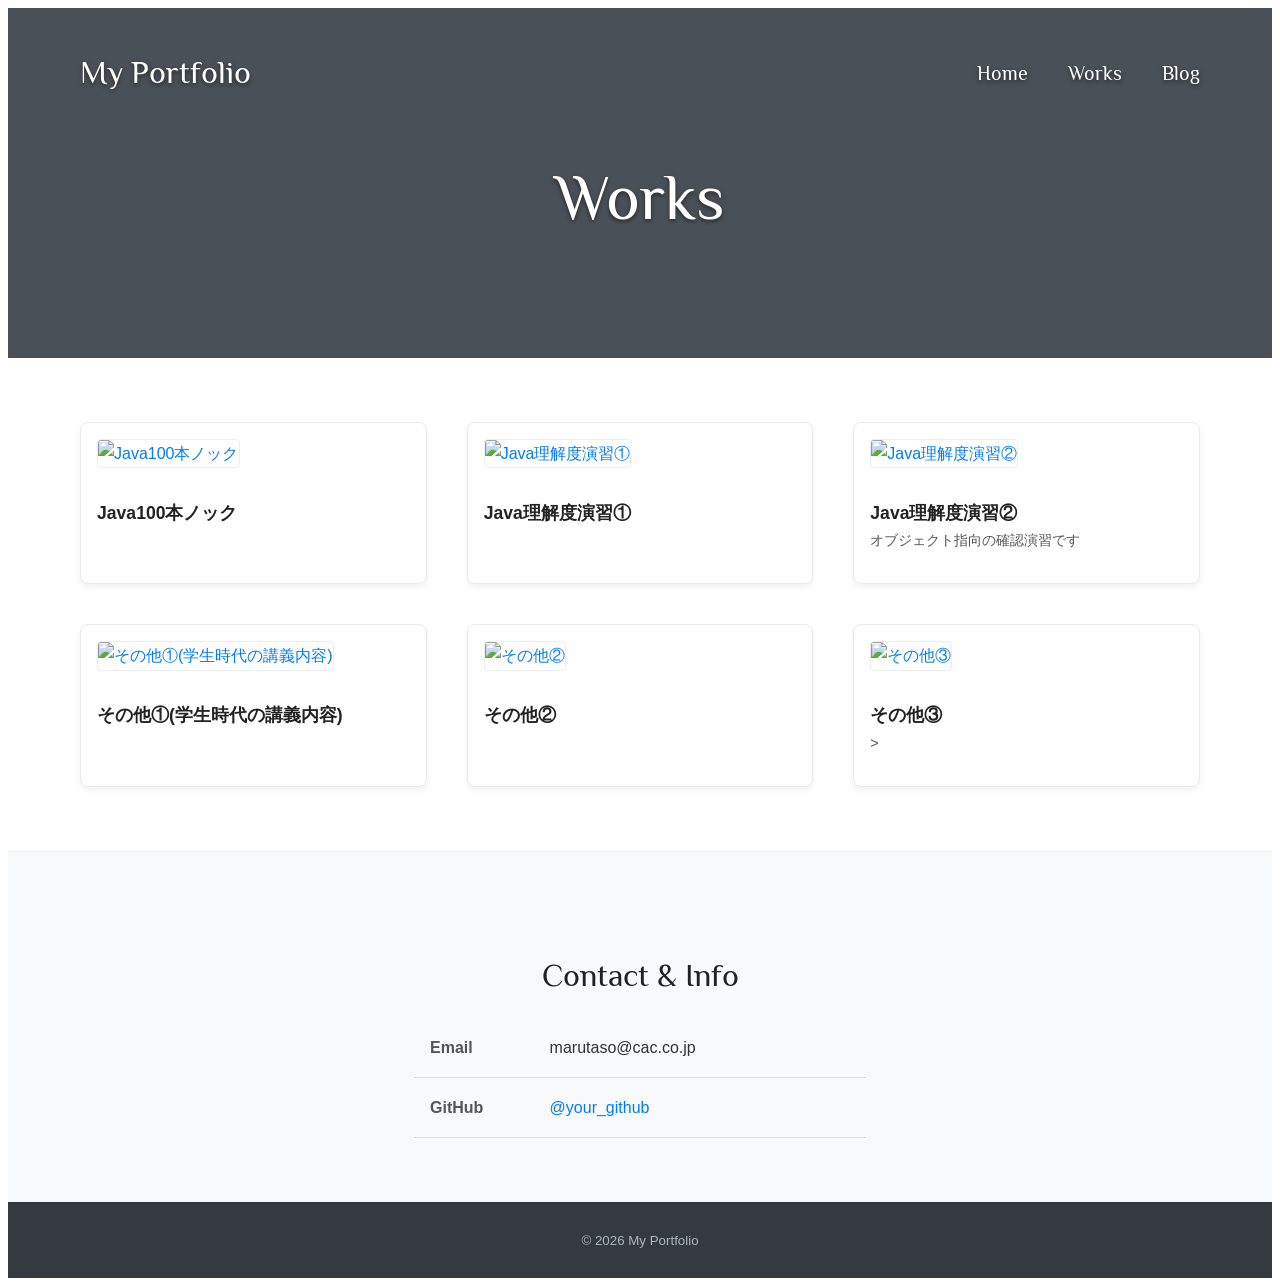
==== my-portfolio/works.html @ dd5b148b "aaa" ====
<!doctype html>
<html lang="ja">
    <head>
        <meta charset="utf-8" />
        <title>Works - My Portfolio</title>
        <meta
            name="description"
            content="エンジニアとしての制作実績・ポートフォリオ一覧"
        />
        <meta name="viewport" content="width=device-width, initial-scale=1" />
        <link
            rel="stylesheet"
            href="https://unpkg.com/ress/dist/ress.min.css"
        />
        <link rel="preconnect" href="https://fonts.googleapis.com" />
        <link rel="preconnect" href="https://fonts.gstatic.com" crossorigin />
        <link
            href="https://fonts.googleapis.com/css2?family=Philosopher&display=swap"
            rel="stylesheet"
        />
        <link rel="stylesheet" href="css/style.css" />
    </head>

    <body>
        <div class="sub-cover cover-works">
            <header class="page-header wrapper">
                <h1 class="align-center">
                    <a href="index.html" class="logo-text font-english"
                        >My Portfolio</a
                    >
                </h1>
                <nav>
                    <ul class="main-nav font-english">
                        <li><a href="index.html">Home</a></li>
                        <li><a href="works.html">Works</a></li>
                        <li><a href="blog.html">Blog</a></li>
                    </ul>
                </nav>
            </header>
            <h2 class="page-title font-english">Works</h2>
        </div>

        <main class="wrapper grid">
            <div class="item">
                <!--リンクは自分のGithubのリポジトリURLを指定しましょう-->
                <a href="https://github.com/cac-it-training-2026/java100-github-classroom2nd-sosuke1028">
                    <!--画像は好きなものを使ってください-->
                    <img src="images/work1.jpg" alt="Java100本ノック" />
                </a>
                <p>
                    <strong>Java100本ノック</strong>
                </p>
            </div>
            <div class="item">
                <a href="https://github.com/cac-it-training-2026/java-sosuke1028"
                    ><img src="images/work2.jpg" alt="Java理解度演習①"
                /></a>
                <p>
                    <strong>Java理解度演習①</strong>
                </p>
            </div>
            <div class="item">
                <a href="https://github.com/cac-it-training-2026/java-comprehension-v2-sosuke1028"
                    ><img src="images/work3.jpg" alt="Java理解度演習②"
                /></a>
                <p>
                    <strong>Java理解度演習②</strong><br />
                    オブジェクト指向の確認演習です
                </p>
            </div>
            <div class="item">
                <a href="https://github.com/seikei-ogawa/14-sosuke1028"
                    ><img src="images/work4.jpg" alt="その他①(学生時代の講義内容)"
                /></a>
                <p><strong>その他①(学生時代の講義内容)</strong><br /></p>
            </div>
            <div class="item">
                <a href="https://github.com/"
                    ><img src="images/work5.jpg" alt="その他②"
                /></a>
                <p><strong>その他②</strong><br /></p>
            </div>
            <div class="item">
                <a href="https://github.com/"
                    ><img src="images/work6.jpg" alt="その他③"
                /></a>
                <p>
                    <strong>その他③</strong><br />
                    ><br />
                </p>
            </div>
        </main>

        <footer class="page-footer">
            <h3 class="heading-large font-english">Contact & Info</h3>
            <table class="info">
                <tr>
                    <th>Email</th>
                    <td>marutaso@cac.co.jp</td>
                </tr>
                <tr>
                    <th>GitHub</th>
                    <td><a href="https://github.com/sosuke1028">@your_github</a></td>
                </tr>
            </table>
            <div class="copyright">
                <small>&copy; 2026 My Portfolio</small>
            </div>
        </footer>
    </body>
</html>
---- my-portfolio/css/style.css ----
@charset "UTF-8";

/* 共通部分
------------------------------- */
html {
    font-size: 100%;
}
body {
    font-family:
        "Helvetica Neue", Arial, "Hiragino Kaku Gothic ProN", "Hiragino Sans",
        sans-serif;
    line-height: 1.7;
    color: #333; /* カフェのブラウンからダークグレーに変更 */
}
a {
    text-decoration: none;
    color: #007bff; /* リンクをブルーに */
}
a:hover {
    text-decoration: underline;
}
img {
    max-width: 100%;
}

/* レイアウト */
.wrapper {
    max-width: 1120px;
    margin: auto;
    padding: 0 1.5rem;
}
.align-center {
    text-align: center;
}

/* 見出し */
.font-english {
    font-family: "Philosopher", sans-serif;
    font-weight: normal;
}
.page-title,
.heading-large,
.heading-medium {
    font-size: 3rem;
    text-align: center;
    color: #222;
}
.page-title {
    margin-top: 2rem;
    line-height: 1.4;
    color: #fff; /* カバー画像の上の文字は白に */
    text-shadow: 0 2px 4px rgba(0, 0, 0, 0.5);
}
.heading-large {
    margin-bottom: 1rem;
}

/* ボタン */
.btn {
    display: inline-block;
    font-size: 1.25rem;
    background-color: #007bff;
    color: #fff;
    border-radius: 4px; /* ITっぽく少し角張らせる */
    padding: 0.75rem 2rem;
    transition: 0.3s;
}
.btn:hover {
    background-color: #0056b3;
    text-decoration: none;
    color: #fff;
}

/* ヘッダー
------------------------------- */
.page-header {
    padding-top: 1rem;
}
.logo-text {
    font-size: 2rem;
    color: #fff;
    text-shadow: 0 2px 4px rgba(0, 0, 0, 0.5);
}
.logo-text:hover {
    text-decoration: none;
    color: #e0e0e0;
}
.main-nav {
    display: flex;
    justify-content: center;
    gap: 2.5rem;
    font-size: 1.25rem;
    list-style: none;
}
.main-nav a {
    color: #fff;
    text-shadow: 0 2px 4px rgba(0, 0, 0, 0.5);
}
.main-nav a:hover {
    color: #007bff;
    text-decoration: none;
}

/* ヘッダーカバー画像
------------------------------- */
.cover {
    background-color: #343a40; /* 画像がない場合の代替色 */
    background-size: cover;
    background-position: center;
    height: 600px;
}
.sub-cover {
    background-color: #495057;
    background-size: cover;
    background-position: center;
    height: 350px;
    margin-bottom: 4rem;
}

/* ※ 画像を用意する場合はここにPC等の背景画像のパスを指定します */
/*
.cover-home { background-image: url(../images/hero-home.jpg); }
.cover-blog { background-image: url(../images/hero-blog.jpg); }
.cover-works { background-image: url(../images/hero-works.jpg); }
*/

/* HOME (index)
------------------------------- */
.about {
    max-width: 800px;
    padding: 0 1.5rem;
    margin: 4rem auto 4rem;
}
.about p {
    margin-bottom: 2rem;
    font-size: 1.1rem;
}

/* BLOG (blog.html)
------------------------------- */
.post {
    margin-bottom: 3rem;
}
.post-title {
    font-weight: bold;
    font-size: 1.75rem;
    margin-bottom: 1rem;
}
.post-info {
    display: flex;
    gap: 1rem;
    margin-bottom: 1.5rem;
    align-items: center;
}
.post-cat {
    display: flex;
    gap: 0.5rem;
    list-style: none;
}
.post-cat a {
    color: #555;
    background-color: #f1f3f5;
    border-radius: 4px;
    font-size: 0.875rem;
    padding: 0.25rem 0.75rem;
}
.post-cat a:hover {
    background-color: #e9ecef;
    text-decoration: none;
}
.post-date {
    color: #888;
    font-size: 0.875rem;
}
.post-thumbnail {
    border-radius: 8px;
    margin-bottom: 1.5rem;
    border: 1px solid #ddd;
}
.post p {
    margin-bottom: 1.5rem;
    line-height: 1.8;
}

/* サイドバー */
.side-menu {
    list-style: none;
    margin-bottom: 3rem;
}
.side-menu li {
    border-bottom: 1px solid #eee;
}
.side-menu a {
    color: #555;
    display: block;
    padding: 0.75rem 0;
}
.side-menu a:hover {
    color: #007bff;
    padding-left: 0.5rem;
    transition: padding 0.3s;
}

/* WORKS (works.html)
------------------------------- */
.grid {
    display: grid;
    gap: 2rem;
    grid-template-columns: repeat(2, 1fr);
    margin-bottom: 4rem;
}
.item {
    background: #fff;
    border: 1px solid #eaeaea;
    border-radius: 8px;
    padding: 1rem;
    box-shadow: 0 4px 6px rgba(0, 0, 0, 0.05);
    transition: transform 0.2s;
}
.item:hover {
    transform: translateY(-5px);
}
.item img {
    aspect-ratio: 16/9; /* アプリのスクショが映えるように16:9に変更 */
    object-fit: cover;
    border-radius: 4px;
    margin-bottom: 1rem;
    border: 1px solid #eee;
}
.item p {
    font-size: 0.9rem;
    color: #555;
}
.item strong {
    color: #222;
    font-size: 1.1rem;
}

/* フッター
------------------------------- */
.page-footer {
    background-color: #f8f9fa; /* ダークトーンの背景画像からシンプルなライトグレーに変更 */
    padding-top: 4rem;
    border-top: 1px solid #eee;
}
.page-footer .heading-large {
    font-size: 2rem;
}
.info {
    width: 100%;
    max-width: 500px;
    margin: auto;
    padding: 0 1.5rem;
    border-spacing: 0;
}
.info th,
.info td {
    border-bottom: 1px solid #ddd;
}
.info th {
    text-align: left;
    font-weight: bold;
    padding: 1rem;
    color: #555;
    width: 30%;
}
.info td {
    padding: 1rem 0;
}
.copyright {
    background-color: #343a40;
    text-align: center;
    padding: 1.5rem 0;
    margin-top: 4rem;
    color: #adb5bd;
}

/* デスクトップ版
------------------------------- */
@media (min-width: 800px) {
    .page-title {
        font-size: 4rem;
    }
    .heading-large {
        font-size: 3rem;
    }
    .post-title {
        font-size: 2.2rem;
    }

    .page-header {
        display: flex;
        justify-content: space-between;
        align-items: center;
    }

    .blog-contents {
        display: flex;
        justify-content: space-between;
    }
    .post {
        width: 70%;
    }
    .sidebar {
        width: 25%;
    }
    .sidebar .heading-medium {
        text-align: left;
        margin-bottom: 1rem;
        border-bottom: 2px solid #333;
        padding-bottom: 0.5rem;
    }

    .grid {
        gap: 2.5rem;
        grid-template-columns: repeat(3, 1fr);
    }
}
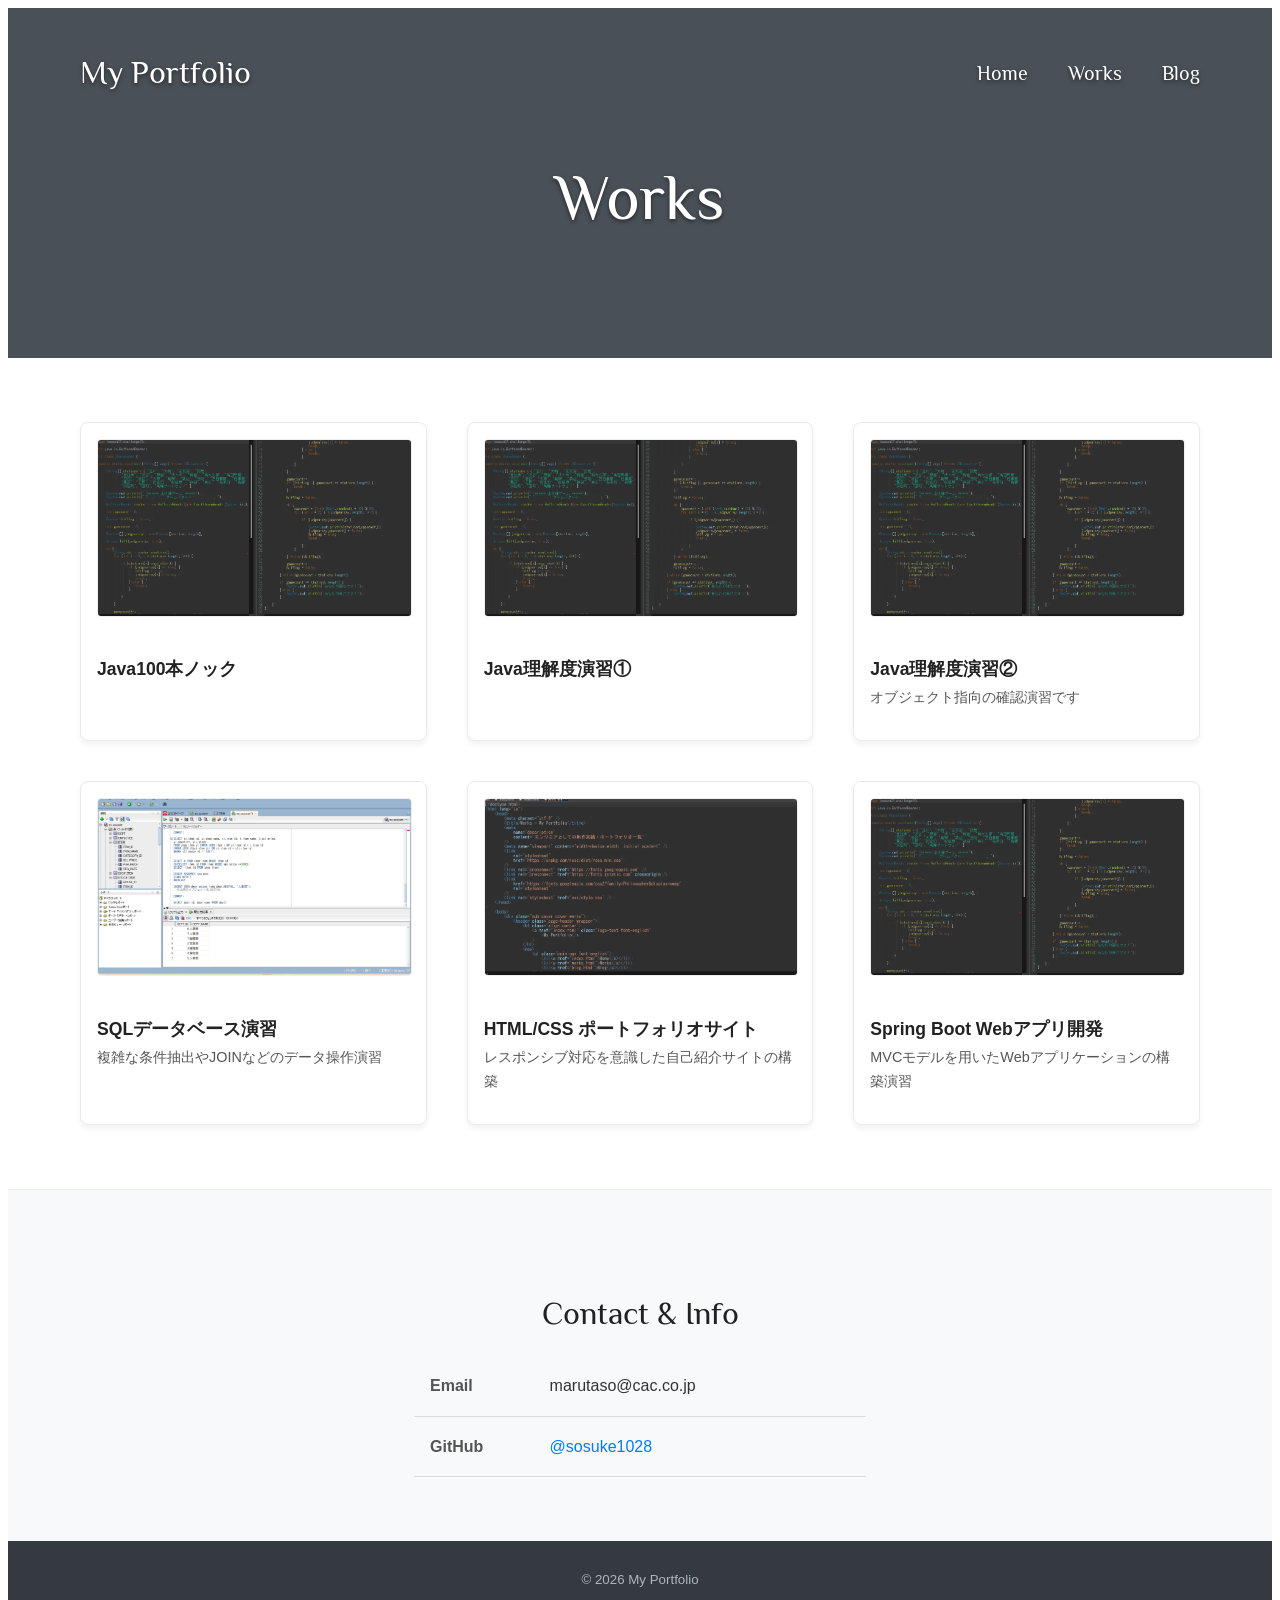
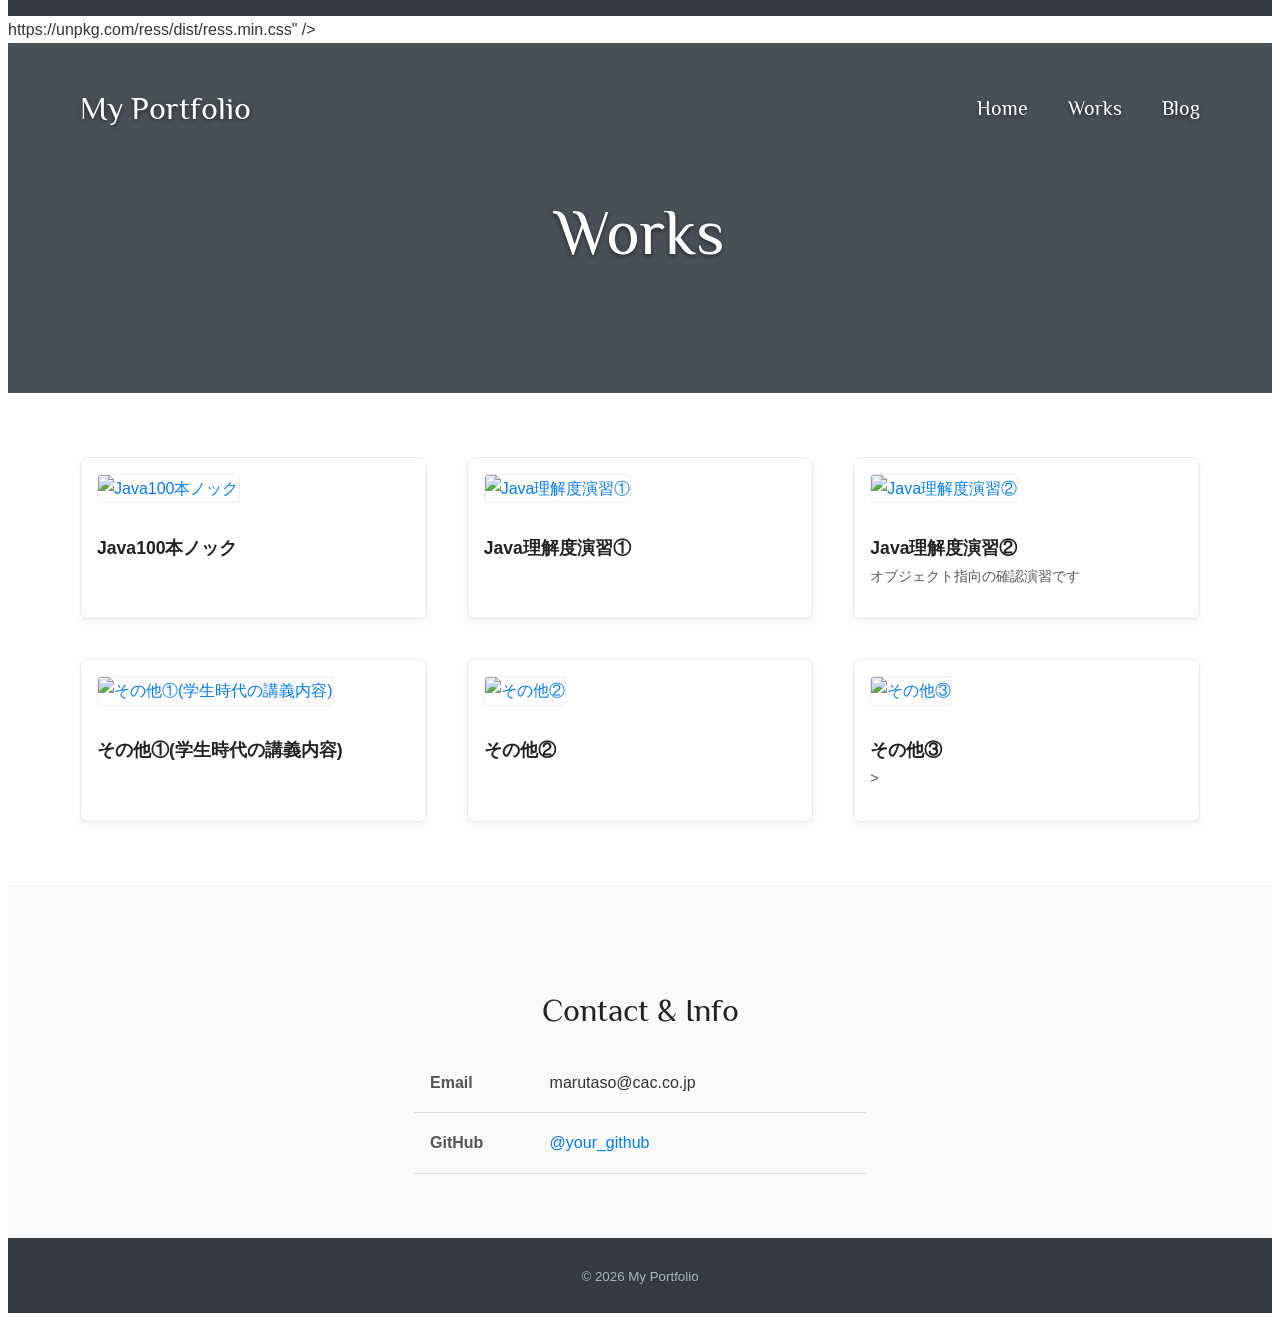
==== commit 4bb14eb6: "rrrr" ====
--- a/my-portfolio/works.html
+++ b/my-portfolio/works.html
@@ -10,6 +10,18 @@
         <meta name="viewport" content="width=device-width, initial-scale=1" />
         <link
             rel="stylesheet"
+            href="<!doctype html>
+<html lang="ja">
+    <head>
+        <meta charset="utf-8" />
+        <title>Works - My Portfolio</title>
+        <meta
+            name="description"
+            content="エンジニアとしての制作実績・ポートフォリオ一覧"
+        />
+        <meta name="viewport" content="width=device-width, initial-scale=1" />
+        <link
+            rel="stylesheet"
             href="https://unpkg.com/ress/dist/ress.min.css"
         />
         <link rel="preconnect" href="https://fonts.googleapis.com" />
@@ -19,6 +31,7 @@
             rel="stylesheet"
         />
         <link rel="stylesheet" href="css/style.css" />
+        <link rel="stylesheet" href="css/works.css" />
     </head>
 
     <body>
@@ -41,6 +54,115 @@
         </div>
 
         <main class="wrapper grid">
+            
+            <div class="item">
+                <a href="https://github.com/cac-it-training-2026/java100-github-classroom2nd-sosuke1028">
+                    <img src="images/Java.Sample2026-05-18 101510.png" alt="Java100本ノック" />
+                </a>
+                <p>
+                    <strong>Java100本ノック</strong>
+                </p>
+            </div>
+            
+            <div class="item">
+                <a href="https://github.com/cac-it-training-2026/java-sosuke1028">
+                    <img src="images/Java.Sample2026-05-18 101510.png" alt="Java理解度演習①" />
+                </a>
+                <p>
+                    <strong>Java理解度演習①</strong>
+                </p>
+            </div>
+            
+            <div class="item">
+                <a href="https://github.com/cac-it-training-2026/java-comprehension-v2-sosuke1028">
+                    <img src="images/Java.Sample2026-05-18 101510.png" alt="Java理解度演習②" />
+                </a>
+                <p>
+                    <strong>Java理解度演習②</strong><br />
+                    <span>オブジェクト指向の確認演習です</span>
+                </p>
+            </div>
+            
+            <div class="item">
+                <a href="https://github.com/seikei-ogawa/14-sosuke1028">
+                    <img src="images/SQL.Sample 2026-05-12 142013.png" alt="SQLデータベース演習" />
+                </a>
+                <p>
+                    <strong>SQLデータベース演習</strong><br />
+                    <span>複雑な条件抽出やJOINなどのデータ操作演習</span>
+                </p>
+            </div>
+            
+            <div class="item">
+                <a href="https://github.com/sosuke1028/portfolio4-sample">
+                    <img src="images/HTML.Sample2026-05-18 110301.png" alt="ポートフォリオ作成" />
+                </a>
+                <p>
+                    <strong>HTML/CSS ポートフォリオサイト</strong><br />
+                    <span>レスポンシブ対応を意識した自己紹介サイトの構築</span>
+                </p>
+            </div>
+            
+            <div class="item">
+                <a href="https://github.com/sosuke1028">
+                    <img src="images/Java.Sample2026-05-18 101510.png" alt="その他開発演習" />
+                </a>
+                <p>
+                    <strong>Spring Boot Webアプリ開発</strong><br />
+                    <span>MVCモデルを用いたWebアプリケーションの構築演習</span>
+                </p>
+            </div>
+            
+        </main>
+
+        <footer class="page-footer">
+            <h3 class="heading-large font-english">Contact & Info</h3>
+            <table class="info">
+                <tr>
+                    <th>Email</th>
+                    <td>marutaso@cac.co.jp</td>
+                </tr>
+                <tr>
+                    <th>GitHub</th>
+                    <td><a href="https://github.com/sosuke1028">@sosuke1028</a></td>
+                </tr>
+            </table>
+            <div class="copyright">
+                <small>&copy; 2026 My Portfolio</small>
+            </div>
+        </footer>
+    </body>
+</html>https://unpkg.com/ress/dist/ress.min.css"
+        />
+        <link rel="preconnect" href="https://fonts.googleapis.com" />
+        <link rel="preconnect" href="https://fonts.gstatic.com" crossorigin />
+        <link
+            href="https://fonts.googleapis.com/css2?family=Philosopher&display=swap"
+            rel="stylesheet"
+        />
+        <link rel="stylesheet" href="css/style.css" />
+    </head>
+
+    <body>
+        <div class="sub-cover cover-works">
+            <header class="page-header wrapper">
+                <h1 class="align-center">
+                    <a href="index.html" class="logo-text font-english"
+                        >My Portfolio</a
+                    >
+                </h1>
+                <nav>
+                    <ul class="main-nav font-english">
+                        <li><a href="index.html">Home</a></li>
+                        <li><a href="works.html">Works</a></li>
+                        <li><a href="blog.html">Blog</a></li>
+                    </ul>
+                </nav>
+            </header>
+            <h2 class="page-title font-english">Works</h2>
+        </div>
+
+        <main class="wrapper grid">
             <div class="item">
                 <!--リンクは自分のGithubのリポジトリURLを指定しましょう-->
                 <a href="https://github.com/cac-it-training-2026/java100-github-classroom2nd-sosuke1028">
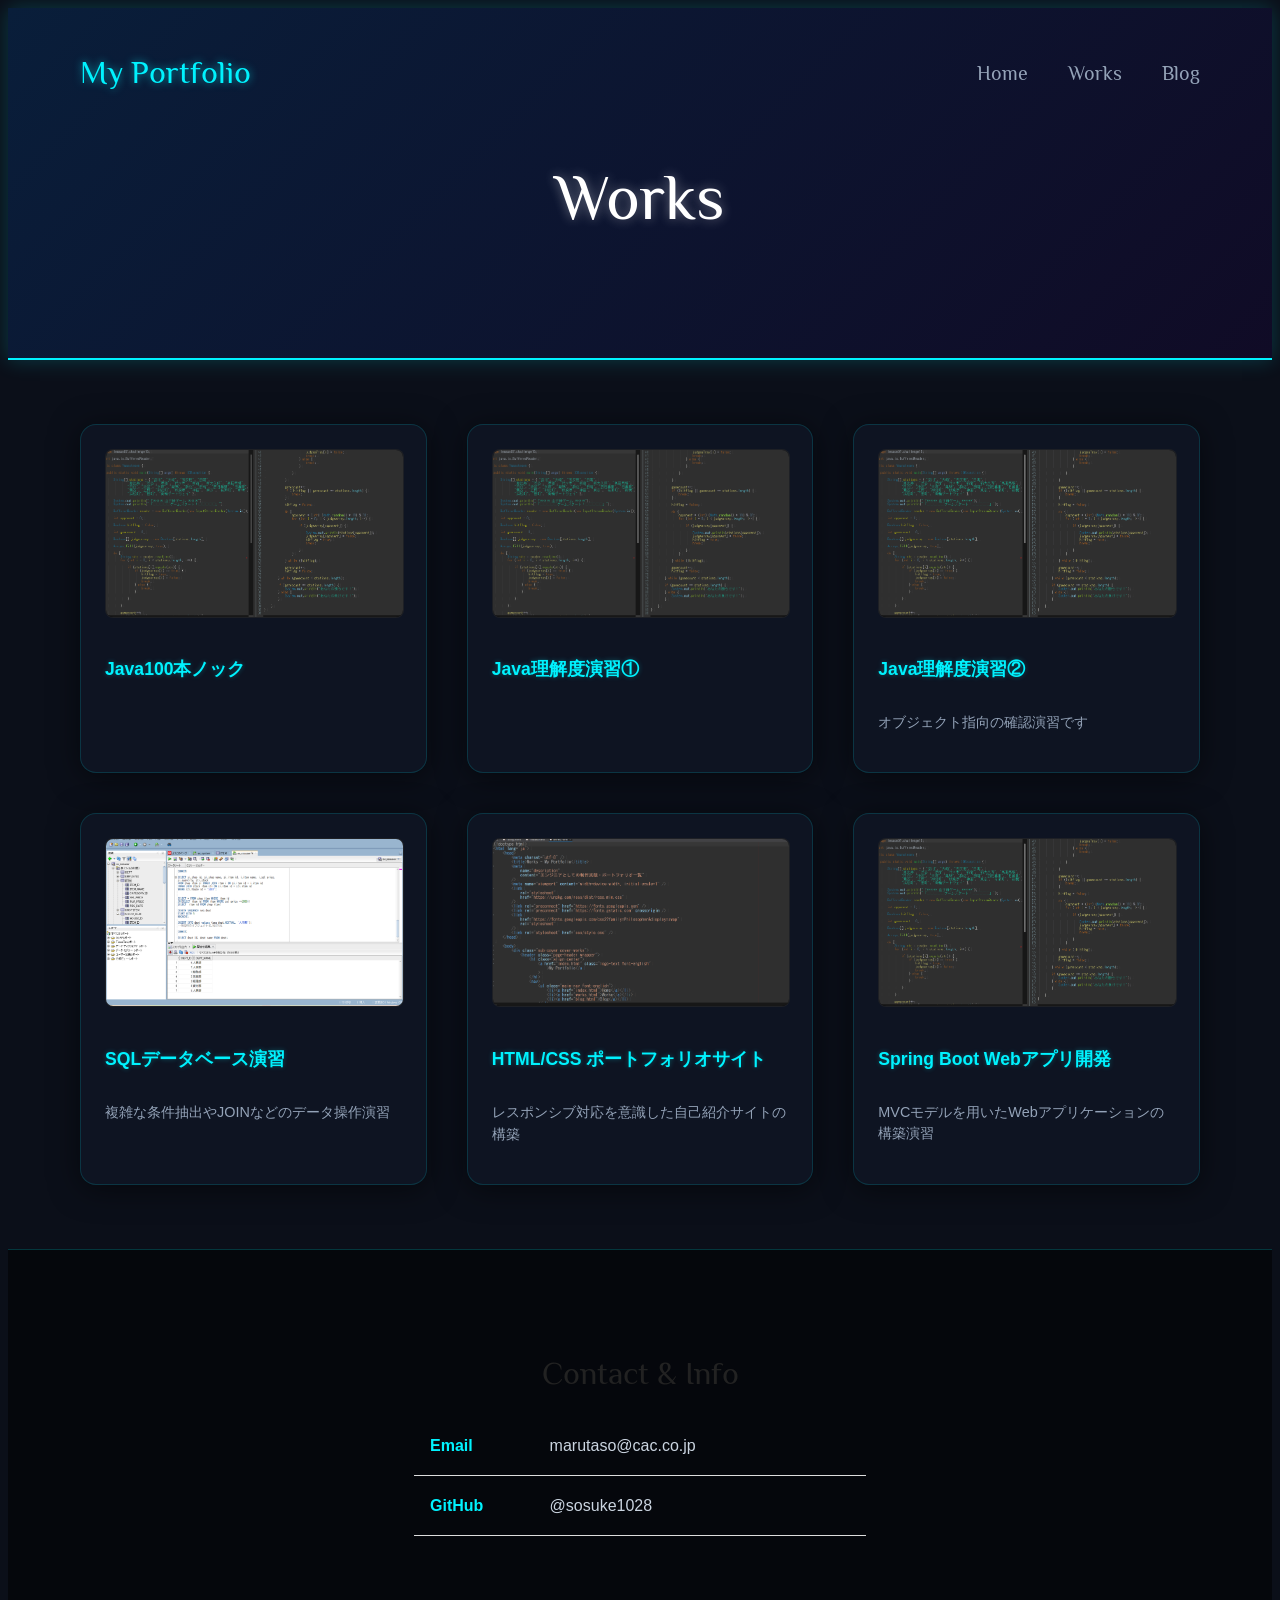
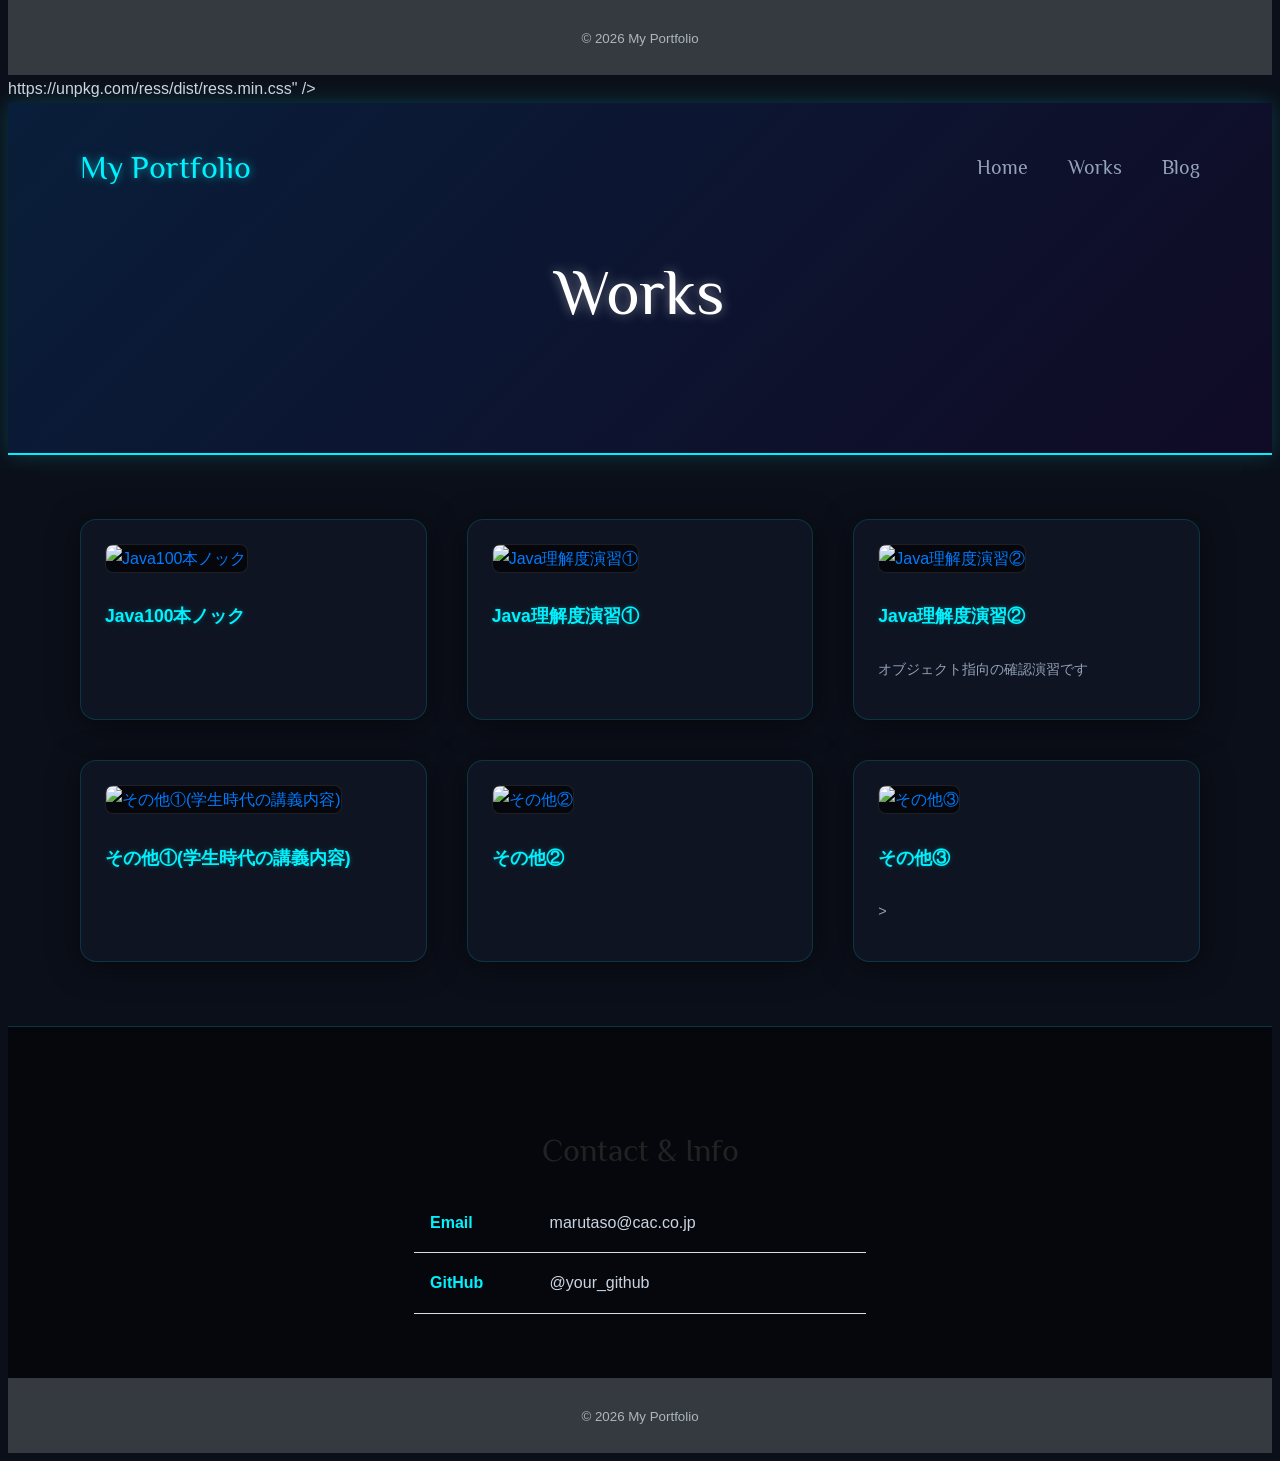
==== commit be508e52: "sss" ====
--- a/my-portfolio/works.html
+++ b/my-portfolio/works.html
@@ -31,7 +31,7 @@
             rel="stylesheet"
         />
         <link rel="stylesheet" href="css/style.css" />
-        <link rel="stylesheet" href="css/works.css" />
+        <link rel="stylesheet" href="css/work.css" />
     </head>
 
     <body>
--- a/my-portfolio/css/work.css
+++ b/my-portfolio/css/work.css
@@ -0,0 +1,93 @@
+@charset "UTF-8";@charset "UTF-8";
+
+/* ==========================================
+   Worksページ用：サイバーダークモードスタイル
+   ========================================== */
+
+/* 画面全体をディープダークにする */
+body {
+    background-color: #0b0f19 !important;
+    color: #cbd5e1 !important;
+}
+
+/* ヘッダーカバーをネオンブルーのグラデーションにする */
+.sub-cover {
+    background: linear-gradient(135deg, #091e3a 0%, #100b26 100%) !important;
+    border-bottom: 2px solid #00f2fe;
+    box-shadow: 0 0 20px rgba(0, 242, 254, 0.2);
+    height: 300px;
+    margin-bottom: 4rem;
+}
+
+/* ヘッダー内テキストの調整 */
+.logo-text {
+    color: #00f2fe !important;
+    text-shadow: 0 0 8px rgba(0, 242, 254, 0.6) !important;
+}
+.page-title {
+    color: #ffffff !important;
+    text-shadow: 0 0 12px rgba(255, 255, 255, 0.4) !important;
+}
+.main-nav a {
+    color: #94a3b8 !important;
+    text-shadow: none !important;
+}
+.main-nav a:hover {
+    color: #00f2fe !important;
+    text-shadow: 0 0 8px rgba(0, 242, 254, 0.8) !important;
+}
+
+/* 制作物カード（.item）を半透明のサイバーパネルにする */
+.item {
+    background: rgba(17, 24, 39, 0.7) !important;
+    border: 1px solid rgba(0, 242, 254, 0.15) !important;
+    border-radius: 16px !important;
+    padding: 1.5rem !important;
+    box-shadow: 0 4px 30px rgba(0, 0, 0, 0.5) !important;
+    backdrop-filter: blur(5px);
+    transition: all 0.4s ease !important;
+}
+
+/* ホバー時にネオンブルーに光る */
+.item:hover {
+    transform: translateY(-6px) !important;
+    border-color: #00f2fe !important;
+    box-shadow: 0 0 25px rgba(0, 242, 254, 0.3) !important;
+}
+
+/* タイトルをネオンカラーにする */
+.item strong {
+    color: #00f2fe !important;
+    font-size: 1.2rem;
+    text-shadow: 0 0 5px rgba(0, 242, 254, 0.3);
+    display: block;
+    margin-bottom: 0.5rem;
+}
+
+/* 説明テキストのカラー調整 */
+.item p {
+    color: #94a3b8 !important;
+    font-size: 0.9rem;
+    line-height: 1.5;
+}
+
+/* 画像（スクリーンショット）の枠線と背景調整 */
+.item img {
+    border: 1px solid rgba(255, 255, 255, 0.1) !important;
+    border-radius: 8px !important;
+    background-color: #05070c !important;
+    width: 100%;
+    height: auto;
+}
+
+/* フッターエリアのサイバー調整 */
+.page-footer {
+    background-color: #05070c !important;
+    border-top: 1px solid rgba(0, 242, 254, 0.2) !important;
+}
+.info th {
+    color: #00f2fe !important;
+}
+.info td, .info td a {
+    color: #cbd5e1 !important;
+}
